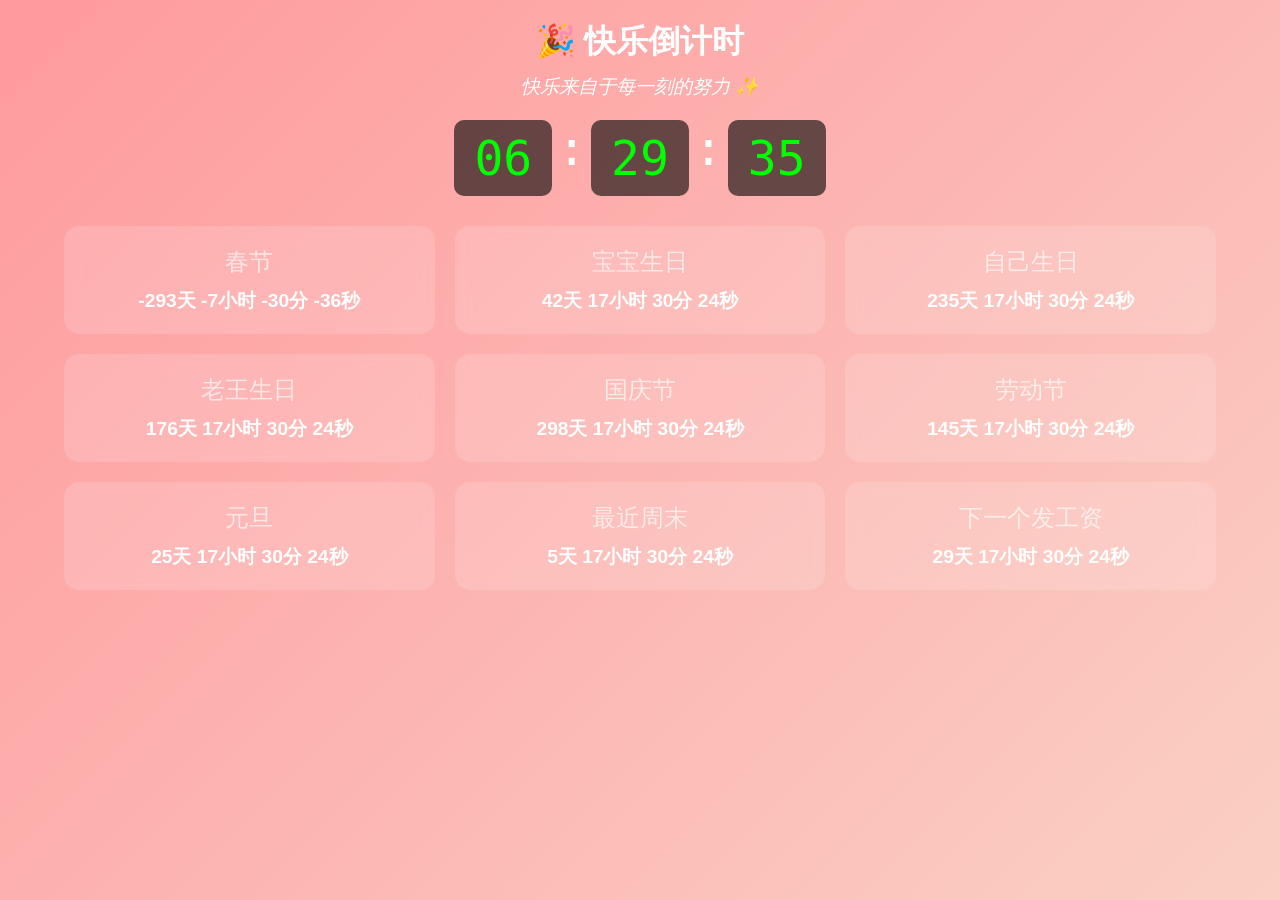
==== index.html @ 14fe62e2 "Update and rename countdown.html to index.html" ====
<!DOCTYPE html>
<html lang="zh">
<head>
<meta charset="UTF-8">
<meta name="viewport" content="width=device-width, initial-scale=1.0">
<title>快乐倒计时</title>
<style>
  /* 全局样式 */
  body {
    margin: 0;
    font-family: "Segoe UI", "Microsoft YaHei", sans-serif;
    background: linear-gradient(135deg, #ff9a9e, #fad0c4);
    min-height: 100vh;
    display: flex;
    flex-direction: column;
    align-items: center;
    color: #fff;
    overflow-x: hidden;
  }

  /* 背景图淡入动画 */
  body::after {
    content: '';
    position: fixed;
    top:0; left:0; width:100%; height:100%;
    background: url('https://images.unsplash.com/photo-1506744038136-46273834b3fb?auto=format&fit=crop&w=1950&q=80') center/cover no-repeat;
    opacity: 0.2;
    z-index: -1;
    animation: fadein 10s ease-in-out infinite alternate;
  }

  @keyframes fadein {
    0% {opacity: 0.1;}
    50% {opacity: 0.25;}
    100% {opacity: 0.1;}
  }

  h1 {
    margin: 20px 0 10px 0;
    font-size: 2rem;
    text-align: center;
  }

  .quote {
    font-size: 1.2rem;
    margin-bottom: 20px;
    text-align: center;
    font-style: italic;
  }

  /* 翻页时钟 */
  .clock {
    display: flex;
    justify-content: center;
    font-family: monospace;
    font-size: 3rem;
    margin-bottom: 30px;
  }

  .flip-card {
    background: rgba(0,0,0,0.6);
    color: #0f0;
    padding: 10px 20px;
    margin: 0 5px;
    border-radius: 10px;
    perspective: 1000px;
    position: relative;
  }

  .flip-card span {
    display: block;
    transform-style: preserve-3d;
    transition: transform 0.6s;
  }

  .flip-card.flip span {
    transform: rotateX(180deg);
  }

  /* 瀑布流卡片布局 */
  .container {
    display: grid;
    grid-template-columns: repeat(auto-fit, minmax(280px, 1fr));
    gap: 20px;
    width: 90%;
    max-width: 1200px;
    margin-bottom: 50px;
  }

  .card {
    background: rgba(255,255,255,0.15);
    backdrop-filter: blur(8px);
    padding: 20px;
    border-radius: 15px;
    text-align: center;
    transition: transform 0.3s;
  }

  .card:hover {
    transform: translateY(-5px) scale(1.03);
  }

  .card-title {
    font-size: 1.5rem;
    margin-bottom: 10px;
    color: #fffa;
  }

  .card-countdown {
    font-size: 1.2rem;
    font-weight: bold;
  }

  @media (max-width: 600px) {
    .clock { font-size: 2rem; }
    .card-title { font-size: 1.2rem; }
    .card-countdown { font-size: 1rem; }
  }

</style>
</head>
<body>

<h1>🎉 快乐倒计时</h1>
<div class="quote" id="quote"></div>

<div class="clock">
  <div class="flip-card"><span id="hour">00</span></div>:
  <div class="flip-card"><span id="minute">00</span></div>:
  <div class="flip-card"><span id="second">00</span></div>
</div>

<div class="container">
  <div class="card"><div class="card-title">春节</div><div class="card-countdown" id="newyear"></div></div>
  <div class="card"><div class="card-title">宝宝生日</div><div class="card-countdown" id="baby"></div></div>
  <div class="card"><div class="card-title">自己生日</div><div class="card-countdown" id="me"></div></div>
  <div class="card"><div class="card-title">老王生日</div><div class="card-countdown" id="laowang"></div></div>
  <div class="card"><div class="card-title">国庆节</div><div class="card-countdown" id="guoqing"></div></div>
  <div class="card"><div class="card-title">劳动节</div><div class="card-countdown" id="labour"></div></div>
  <div class="card"><div class="card-title">元旦</div><div class="card-countdown" id="yuandan"></div></div>
  <div class="card"><div class="card-title">最近周末</div><div class="card-countdown" id="weekend"></div></div>
  <div class="card"><div class="card-title">下一个发工资</div><div class="card-countdown" id="salary"></div></div>
</div>

<script>
  // 随机励志句子
  const quotes = [
    "每天都是新的开始 🌞",
    "相信自己，你可以的 💪",
    "快乐来自于每一刻的努力 ✨",
    "小步前进，也能走很远 🚀",
    "用微笑面对每一天 😄"
  ];
  document.getElementById("quote").innerText = quotes[Math.floor(Math.random()*quotes.length)];

  // 翻页时钟
  function updateClock() {
    const now = new Date();
    const h = String(now.getHours()).padStart(2,'0');
    const m = String(now.getMinutes()).padStart(2,'0');
    const s = String(now.getSeconds()).padStart(2,'0');
    const hour = document.getElementById("hour");
    const minute = document.getElementById("minute");
    const second = document.getElementById("second");
    hour.innerText = h;
    minute.innerText = m;
    second.innerText = s;
  }

  setInterval(updateClock, 1000);
  updateClock();

  // 倒计时函数
  function formatCountdown(ms) {
    let d = Math.floor(ms / (1000 * 60 * 60 * 24));
    let h = Math.floor(ms / (1000 * 60 * 60)) % 24;
    let m = Math.floor(ms / (1000 * 60)) % 60;
    let s = Math.floor(ms / 1000) % 60;
    return `${d}天 ${h}小时 ${m}分 ${s}秒`;
  }

  function nextDate(month, day) {
    let now = new Date();
    let year = now.getFullYear();
    let date = new Date(year, month-1, day);
    if (date < now) date = new Date(year+1, month-1, day);
    return date;
  }

  function nextWeekend() {
    let now = new Date();
    let day = now.getDay();
    let diff = (6 - day + 7) % 7; 
    if(diff===0) diff=7;
    return new Date(now.getFullYear(), now.getMonth(), now.getDate()+diff);
  }

  function nextSalary() {
    let now = new Date();
    let day = 5;
    let target = new Date(now.getFullYear(), now.getMonth(), day);
    if(target < now) target = new Date(now.getFullYear(), now.getMonth()+1, day);
    return target;
  }

  function getSpringFestival() {
    const table = {2025:"2025-01-29",2026:"2026-02-17",2027:"2027-02-06"};
    let year = new Date().getFullYear();
    return new Date(table[year]);
  }

  function updateCountdowns() {
    let now = new Date();
    document.getElementById("newyear").innerText = formatCountdown(getSpringFestival()-now);
    document.getElementById("baby").innerText = formatCountdown(nextDate(1,18)-now);
    document.getElementById("me").innerText = formatCountdown(nextDate(7,30)-now);
    document.getElementById("laowang").innerText = formatCountdown(nextDate(6,1)-now);
    document.getElementById("guoqing").innerText = formatCountdown(nextDate(10,1)-now);
    document.getElementById("labour").innerText = formatCountdown(nextDate(5,1)-now);
    document.getElementById("yuandan").innerText = formatCountdown(nextDate(1,1)-now);
    document.getElementById("weekend").innerText = formatCountdown(nextWeekend()-now);
    document.getElementById("salary").innerText = formatCountdown(nextSalary()-now);
  }

  setInterval(updateCountdowns, 1000);
  updateCountdowns();
</script>

</body>
</html>
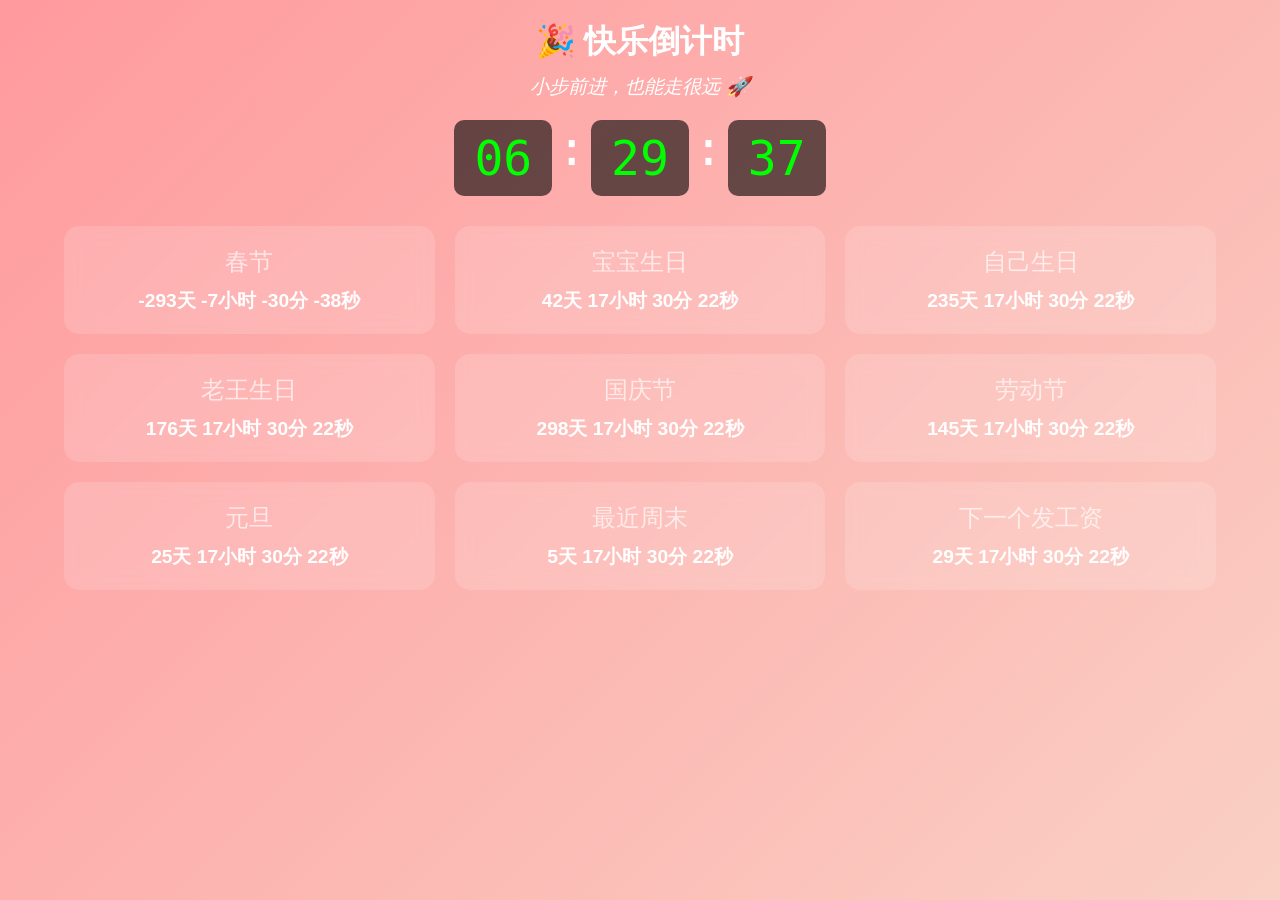
==== commit 18ae5369: "Update index.html" ====
--- a/index.html
+++ b/index.html
@@ -3,6 +3,7 @@
 <head>
 <meta charset="UTF-8">
 <meta name="viewport" content="width=device-width, initial-scale=1.0">
+
 <title>快乐倒计时</title>
 <style>
   /* 全局样式 */
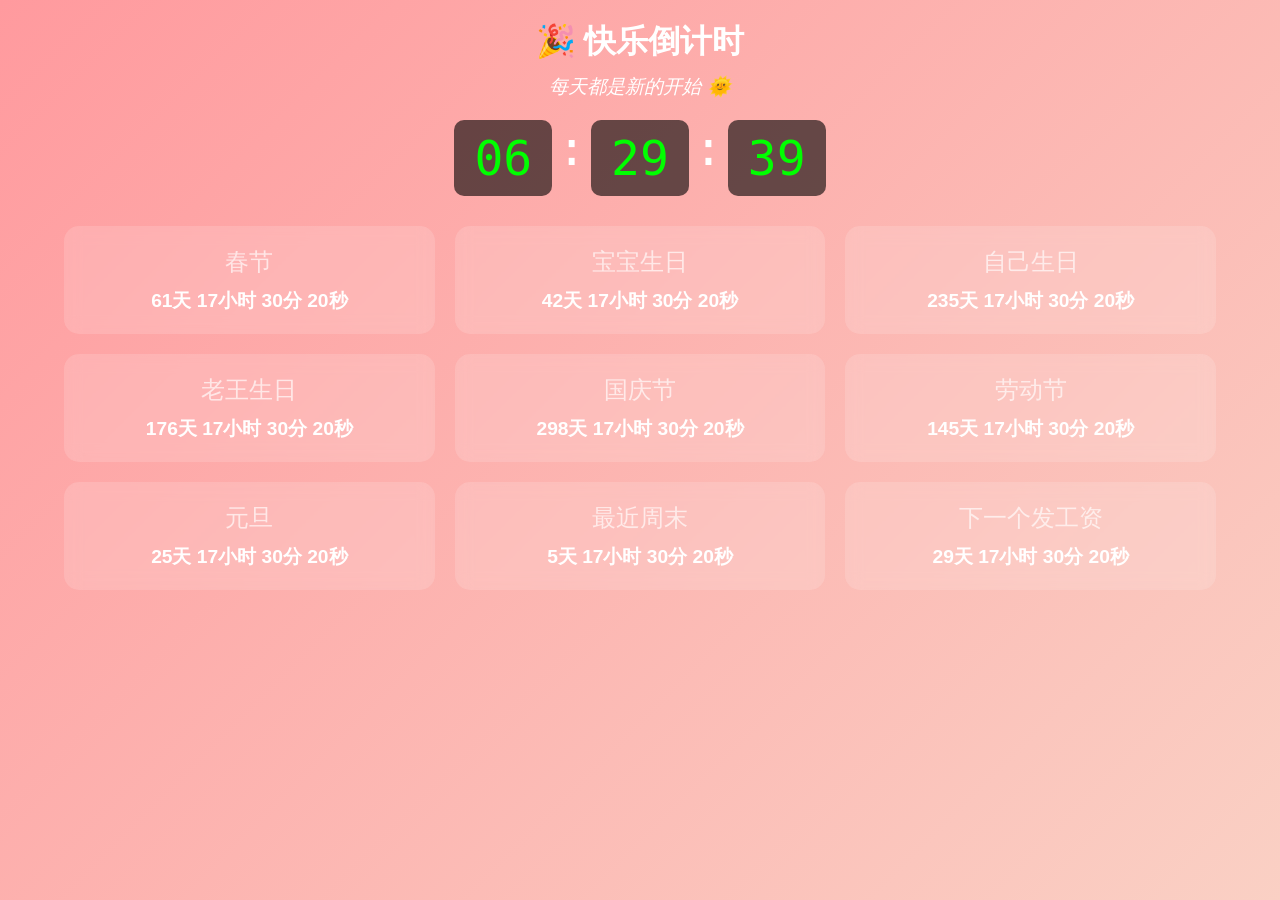
==== commit fbe48046: "Update index.html" ====
--- a/index.html
+++ b/index.html
@@ -210,18 +210,47 @@
     return new Date(table[year]);
   }
 
-  function updateCountdowns() {
-    let now = new Date();
-    document.getElementById("newyear").innerText = formatCountdown(getSpringFestival()-now);
-    document.getElementById("baby").innerText = formatCountdown(nextDate(1,18)-now);
-    document.getElementById("me").innerText = formatCountdown(nextDate(7,30)-now);
-    document.getElementById("laowang").innerText = formatCountdown(nextDate(6,1)-now);
-    document.getElementById("guoqing").innerText = formatCountdown(nextDate(10,1)-now);
-    document.getElementById("labour").innerText = formatCountdown(nextDate(5,1)-now);
-    document.getElementById("yuandan").innerText = formatCountdown(nextDate(1,1)-now);
-    document.getElementById("weekend").innerText = formatCountdown(nextWeekend()-now);
-    document.getElementById("salary").innerText = formatCountdown(nextSalary()-now);
-  }
+function nextDateFuture(month, day) {
+    let now = new Date();
+    let year = now.getFullYear();
+    let date = new Date(year, month-1, day);
+    if (date <= now) date = new Date(year+1, month-1, day);
+    return date;
+}
+  
+// 倒计时更新函数
+function updateCountdowns() {
+    let now = new Date();
+
+    document.getElementById("newyear").innerText = formatCountdown(getNextSpringFestival() - now);
+    document.getElementById("baby").innerText = formatCountdown(nextDateFuture(1,18) - now);
+    document.getElementById("me").innerText = formatCountdown(nextDateFuture(7,30) - now);
+    document.getElementById("laowang").innerText = formatCountdown(nextDateFuture(6,1) - now);
+    document.getElementById("guoqing").innerText = formatCountdown(nextDateFuture(10,1) - now);
+    document.getElementById("labour").innerText = formatCountdown(nextDateFuture(5,1) - now);
+    document.getElementById("yuandan").innerText = formatCountdown(nextDateFuture(1,1) - now);
+    document.getElementById("weekend").innerText = formatCountdown(nextWeekend() - now);
+    document.getElementById("salary").innerText = formatCountdown(nextSalary() - now);
+}
+
+
+// 春节（使用春节表，确保未来日期）
+function getNextSpringFestival() {
+    const table = {
+        2025:"2025-01-29",
+        2026:"2026-02-17",
+        2027:"2027-02-06",
+        2028:"2028-01-26",
+        2029:"2029-02-13"
+    };
+    let now = new Date();
+    let year = now.getFullYear();
+    let date = new Date(table[year]);
+    if(date <= now){
+        date = new Date(table[year+1]);
+    }
+    return date;
+}
 
   setInterval(updateCountdowns, 1000);
   updateCountdowns();
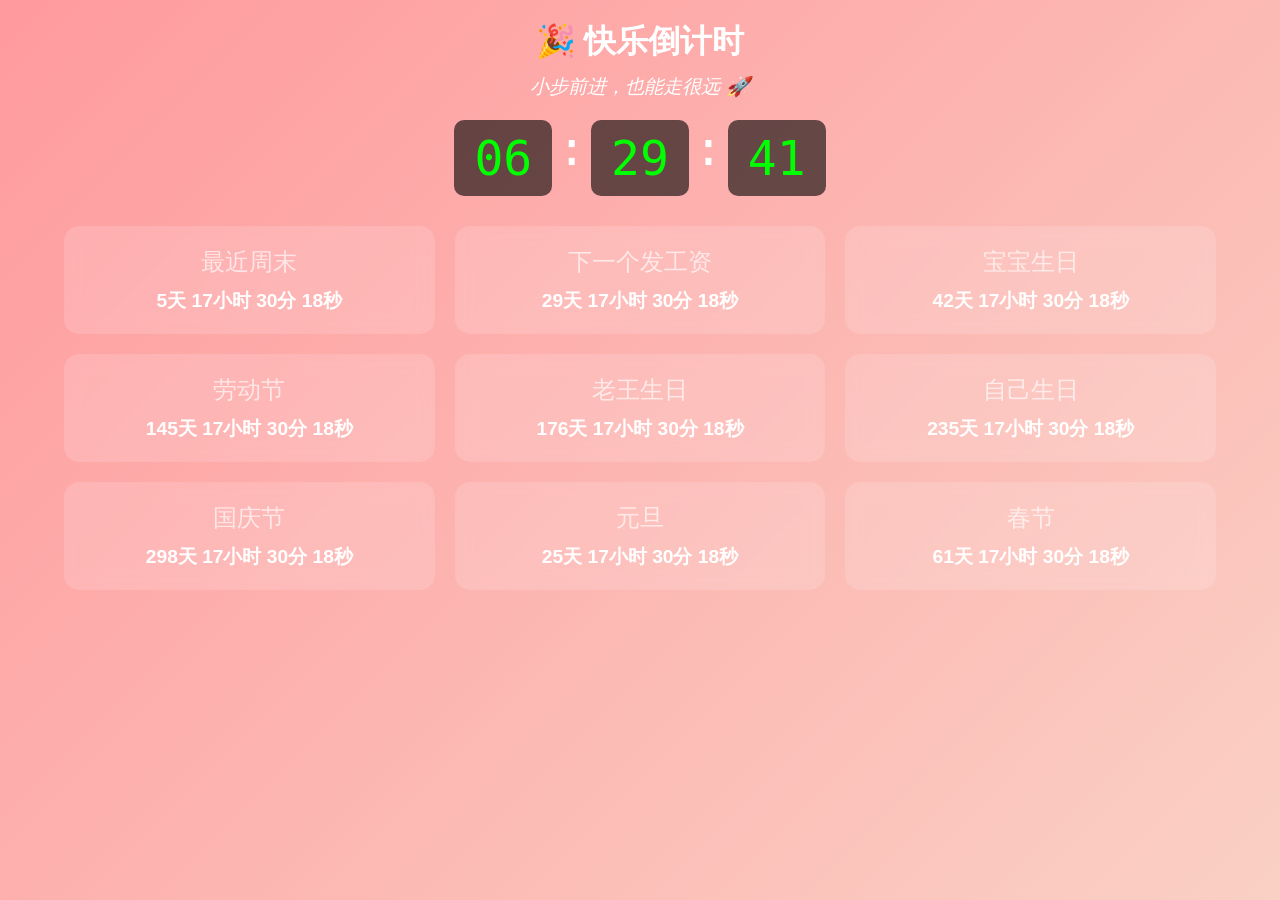
==== commit f1731f81: "Update index.html" ====
--- a/index.html
+++ b/index.html
@@ -132,15 +132,15 @@
 </div>
 
 <div class="container">
-  <div class="card"><div class="card-title">春节</div><div class="card-countdown" id="newyear"></div></div>
-  <div class="card"><div class="card-title">宝宝生日</div><div class="card-countdown" id="baby"></div></div>
-  <div class="card"><div class="card-title">自己生日</div><div class="card-countdown" id="me"></div></div>
-  <div class="card"><div class="card-title">老王生日</div><div class="card-countdown" id="laowang"></div></div>
-  <div class="card"><div class="card-title">国庆节</div><div class="card-countdown" id="guoqing"></div></div>
-  <div class="card"><div class="card-title">劳动节</div><div class="card-countdown" id="labour"></div></div>
-  <div class="card"><div class="card-title">元旦</div><div class="card-countdown" id="yuandan"></div></div>
   <div class="card"><div class="card-title">最近周末</div><div class="card-countdown" id="weekend"></div></div>
   <div class="card"><div class="card-title">下一个发工资</div><div class="card-countdown" id="salary"></div></div>
+  <div class="card"><div class="card-title">宝宝生日</div><div class="card-countdown" id="baby"></div></div>
+  <div class="card"><div class="card-title">劳动节</div><div class="card-countdown" id="labour"></div></div>
+  <div class="card"><div class="card-title">老王生日</div><div class="card-countdown" id="laowang"></div></div>
+  <div class="card"><div class="card-title">自己生日</div><div class="card-countdown" id="me"></div></div>
+  <div class="card"><div class="card-title">国庆节</div><div class="card-countdown" id="guoqing"></div></div>
+  <div class="card"><div class="card-title">元旦</div><div class="card-countdown" id="yuandan"></div></div>
+  <div class="card"><div class="card-title">春节</div><div class="card-countdown" id="newyear"></div></div>
 </div>
 
 <script>
@@ -207,7 +207,7 @@
   function getSpringFestival() {
     const table = {2025:"2025-01-29",2026:"2026-02-17",2027:"2027-02-06"};
     let year = new Date().getFullYear();
-    return new Date(table[year]);
+    return new Date(table[year+1]);
   }
 
 function nextDateFuture(month, day) {
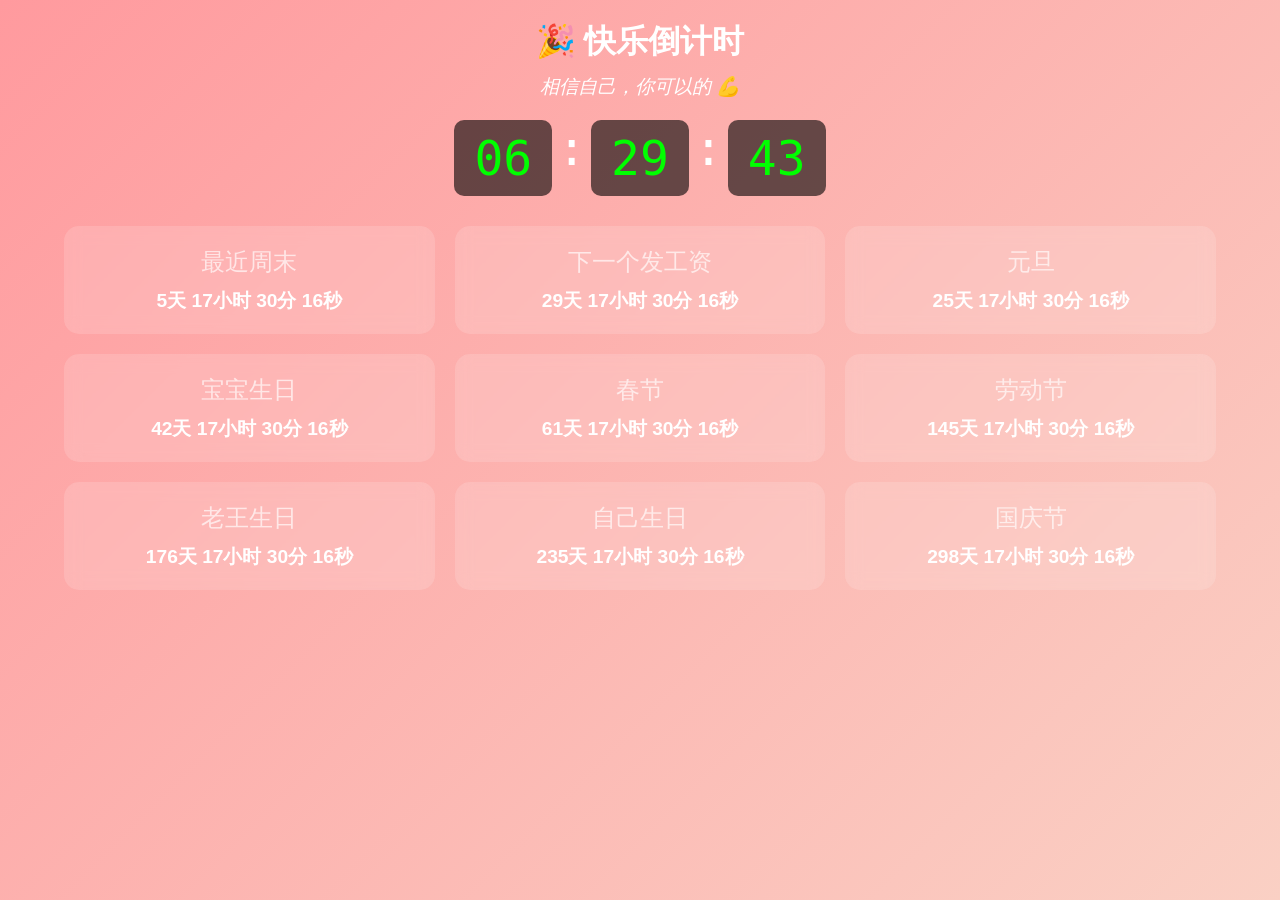
==== commit cda36301: "Update index.html" ====
--- a/index.html
+++ b/index.html
@@ -134,13 +134,14 @@
 <div class="container">
   <div class="card"><div class="card-title">最近周末</div><div class="card-countdown" id="weekend"></div></div>
   <div class="card"><div class="card-title">下一个发工资</div><div class="card-countdown" id="salary"></div></div>
+  <div class="card"><div class="card-title">元旦</div><div class="card-countdown" id="yuandan"></div></div>
   <div class="card"><div class="card-title">宝宝生日</div><div class="card-countdown" id="baby"></div></div>
+  <div class="card"><div class="card-title">春节</div><div class="card-countdown" id="newyear"></div></div>
   <div class="card"><div class="card-title">劳动节</div><div class="card-countdown" id="labour"></div></div>
   <div class="card"><div class="card-title">老王生日</div><div class="card-countdown" id="laowang"></div></div>
   <div class="card"><div class="card-title">自己生日</div><div class="card-countdown" id="me"></div></div>
   <div class="card"><div class="card-title">国庆节</div><div class="card-countdown" id="guoqing"></div></div>
-  <div class="card"><div class="card-title">元旦</div><div class="card-countdown" id="yuandan"></div></div>
-  <div class="card"><div class="card-title">春节</div><div class="card-countdown" id="newyear"></div></div>
+
 </div>
 
 <script>
@@ -221,16 +222,15 @@
 // 倒计时更新函数
 function updateCountdowns() {
     let now = new Date();
-
-    document.getElementById("newyear").innerText = formatCountdown(getNextSpringFestival() - now);
+    document.getElementById("weekend").innerText = formatCountdown(nextWeekend() - now);
+    document.getElementById("salary").innerText = formatCountdown(nextSalary() - now);
+    document.getElementById("yuandan").innerText = formatCountdown(nextDateFuture(1,1) - now);
     document.getElementById("baby").innerText = formatCountdown(nextDateFuture(1,18) - now);
     document.getElementById("me").innerText = formatCountdown(nextDateFuture(7,30) - now);
     document.getElementById("laowang").innerText = formatCountdown(nextDateFuture(6,1) - now);
     document.getElementById("guoqing").innerText = formatCountdown(nextDateFuture(10,1) - now);
     document.getElementById("labour").innerText = formatCountdown(nextDateFuture(5,1) - now);
-    document.getElementById("yuandan").innerText = formatCountdown(nextDateFuture(1,1) - now);
-    document.getElementById("weekend").innerText = formatCountdown(nextWeekend() - now);
-    document.getElementById("salary").innerText = formatCountdown(nextSalary() - now);
+    document.getElementById("newyear").innerText = formatCountdown(getNextSpringFestival() - now);
 }
 
 
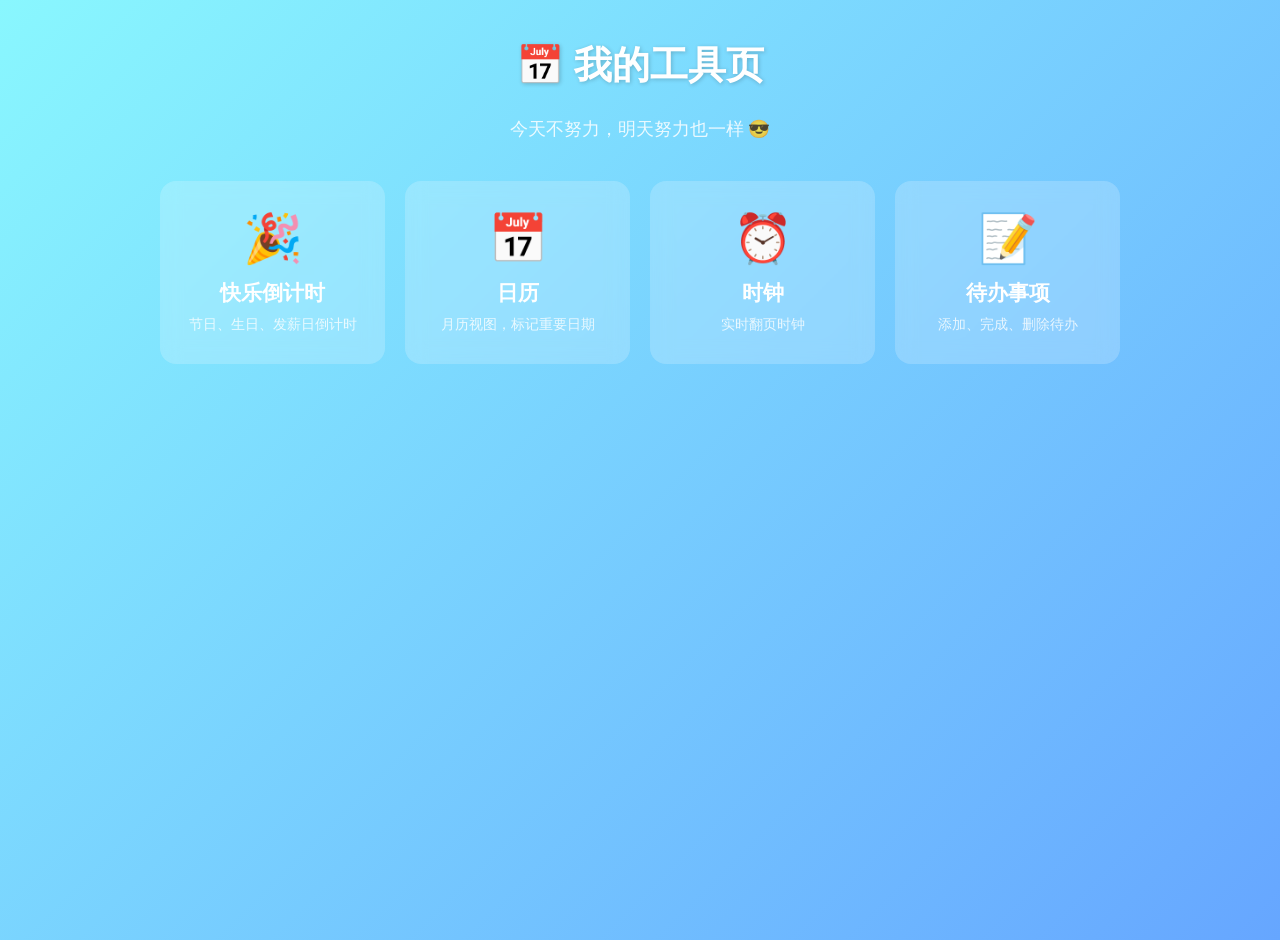
==== commit 1d630978: "refactor: restructure Calendar project - index.html: new homepage with nav grid to all 4 tools - cou" ====
--- a/index.html
+++ b/index.html
@@ -3,257 +3,105 @@
 <head>
 <meta charset="UTF-8">
 <meta name="viewport" content="width=device-width, initial-scale=1.0">
-
-<title>快乐倒计时</title>
+<title>我的工具页</title>
+<link rel="stylesheet" href="css/common.css">
 <style>
-  /* 全局样式 */
   body {
-    margin: 0;
-    font-family: "Segoe UI", "Microsoft YaHei", sans-serif;
-    background: linear-gradient(135deg, #ff9a9e, #fad0c4);
-    min-height: 100vh;
-    display: flex;
-    flex-direction: column;
-    align-items: center;
-    color: #fff;
-    overflow-x: hidden;
+    background: linear-gradient(135deg, #89f7fe, #66a6ff);
   }
 
-  /* 背景图淡入动画 */
-  body::after {
-    content: '';
-    position: fixed;
-    top:0; left:0; width:100%; height:100%;
-    background: url('https://images.unsplash.com/photo-1506744038136-46273834b3fb?auto=format&fit=crop&w=1950&q=80') center/cover no-repeat;
-    opacity: 0.2;
-    z-index: -1;
-    animation: fadein 10s ease-in-out infinite alternate;
-  }
-
-  @keyframes fadein {
-    0% {opacity: 0.1;}
-    50% {opacity: 0.25;}
-    100% {opacity: 0.1;}
-  }
-
-  h1 {
-    margin: 20px 0 10px 0;
-    font-size: 2rem;
+  .hero {
+    margin-top: 40px;
     text-align: center;
   }
 
-  .quote {
-    font-size: 1.2rem;
-    margin-bottom: 20px;
-    text-align: center;
-    font-style: italic;
+  .hero h1 {
+    font-size: 2.4rem;
+    color: #fff;
+    text-shadow: 1px 1px 4px rgba(0,0,0,0.2);
   }
 
-  /* 翻页时钟 */
-  .clock {
-    display: flex;
-    justify-content: center;
-    font-family: monospace;
-    font-size: 3rem;
-    margin-bottom: 30px;
+  .hero p {
+    color: rgba(255,255,255,0.85);
+    font-size: 1.1rem;
+    margin-top: 8px;
   }
 
-  .flip-card {
-    background: rgba(0,0,0,0.6);
-    color: #0f0;
-    padding: 10px 20px;
-    margin: 0 5px;
-    border-radius: 10px;
-    perspective: 1000px;
-    position: relative;
+  .nav-grid {
+    display: grid;
+    grid-template-columns: repeat(auto-fit, minmax(220px, 1fr));
+    gap: 20px;
+    max-width: 960px;
+    width: 90%;
+    margin: 40px auto 60px;
   }
 
-  .flip-card span {
-    display: block;
-    transform-style: preserve-3d;
-    transition: transform 0.6s;
+  .nav-card {
+    background: rgba(255,255,255,0.2);
+    backdrop-filter: blur(10px);
+    border-radius: 16px;
+    padding: 30px 20px;
+    text-align: center;
+    text-decoration: none;
+    color: #fff;
+    transition: transform 0.3s, background 0.3s;
   }
 
-  .flip-card.flip span {
-    transform: rotateX(180deg);
+  .nav-card:hover {
+    transform: translateY(-6px) scale(1.03);
+    background: rgba(255,255,255,0.35);
   }
 
-  /* 瀑布流卡片布局 */
-  .container {
-    display: grid;
-    grid-template-columns: repeat(auto-fit, minmax(280px, 1fr));
-    gap: 20px;
-    width: 90%;
-    max-width: 1200px;
-    margin-bottom: 50px;
+  .nav-card .icon {
+    font-size: 3rem;
+    margin-bottom: 12px;
   }
 
-  .card {
-    background: rgba(255,255,255,0.15);
-    backdrop-filter: blur(8px);
-    padding: 20px;
-    border-radius: 15px;
-    text-align: center;
-    transition: transform 0.3s;
+  .nav-card .label {
+    font-size: 1.3rem;
+    font-weight: 600;
   }
 
-  .card:hover {
-    transform: translateY(-5px) scale(1.03);
+  .nav-card .desc {
+    font-size: 0.9rem;
+    margin-top: 8px;
+    opacity: 0.8;
   }
-
-  .card-title {
-    font-size: 1.5rem;
-    margin-bottom: 10px;
-    color: #fffa;
-  }
-
-  .card-countdown {
-    font-size: 1.2rem;
-    font-weight: bold;
-  }
-
-  @media (max-width: 600px) {
-    .clock { font-size: 2rem; }
-    .card-title { font-size: 1.2rem; }
-    .card-countdown { font-size: 1rem; }
-  }
-
 </style>
 </head>
 <body>
 
-<h1>🎉 快乐倒计时</h1>
-<div class="quote" id="quote"></div>
-
-<div class="clock">
-  <div class="flip-card"><span id="hour">00</span></div>:
-  <div class="flip-card"><span id="minute">00</span></div>:
-  <div class="flip-card"><span id="second">00</span></div>
+<div class="hero">
+  <h1>📅 我的工具页</h1>
+  <p id="quote"></p>
 </div>
 
-<div class="container">
-  <div class="card"><div class="card-title">最近周末</div><div class="card-countdown" id="weekend"></div></div>
-  <div class="card"><div class="card-title">下一个发工资</div><div class="card-countdown" id="salary"></div></div>
-  <div class="card"><div class="card-title">元旦</div><div class="card-countdown" id="yuandan"></div></div>
-  <div class="card"><div class="card-title">宝宝生日</div><div class="card-countdown" id="baby"></div></div>
-  <div class="card"><div class="card-title">春节</div><div class="card-countdown" id="newyear"></div></div>
-  <div class="card"><div class="card-title">劳动节</div><div class="card-countdown" id="labour"></div></div>
-  <div class="card"><div class="card-title">老王生日</div><div class="card-countdown" id="laowang"></div></div>
-  <div class="card"><div class="card-title">自己生日</div><div class="card-countdown" id="me"></div></div>
-  <div class="card"><div class="card-title">国庆节</div><div class="card-countdown" id="guoqing"></div></div>
-
+<div class="nav-grid">
+  <a class="nav-card" href="countdown.html">
+    <div class="icon">🎉</div>
+    <div class="label">快乐倒计时</div>
+    <div class="desc">节日、生日、发薪日倒计时</div>
+  </a>
+  <a class="nav-card" href="calendar.html">
+    <div class="icon">📅</div>
+    <div class="label">日历</div>
+    <div class="desc">月历视图，标记重要日期</div>
+  </a>
+  <a class="nav-card" href="clock.html">
+    <div class="icon">⏰</div>
+    <div class="label">时钟</div>
+    <div class="desc">实时翻页时钟</div>
+  </a>
+  <a class="nav-card" href="todo.html">
+    <div class="icon">📝</div>
+    <div class="label">待办事项</div>
+    <div class="desc">添加、完成、删除待办</div>
+  </a>
 </div>
 
+<script src="js/quotes.js"></script>
 <script>
-  // 随机励志句子
-  const quotes = [
-    "每天都是新的开始 🌞",
-    "相信自己，你可以的 💪",
-    "快乐来自于每一刻的努力 ✨",
-    "小步前进，也能走很远 🚀",
-    "用微笑面对每一天 😄"
-  ];
-  document.getElementById("quote").innerText = quotes[Math.floor(Math.random()*quotes.length)];
-
-  // 翻页时钟
-  function updateClock() {
-    const now = new Date();
-    const h = String(now.getHours()).padStart(2,'0');
-    const m = String(now.getMinutes()).padStart(2,'0');
-    const s = String(now.getSeconds()).padStart(2,'0');
-    const hour = document.getElementById("hour");
-    const minute = document.getElementById("minute");
-    const second = document.getElementById("second");
-    hour.innerText = h;
-    minute.innerText = m;
-    second.innerText = s;
-  }
-
-  setInterval(updateClock, 1000);
-  updateClock();
-
-  // 倒计时函数
-  function formatCountdown(ms) {
-    let d = Math.floor(ms / (1000 * 60 * 60 * 24));
-    let h = Math.floor(ms / (1000 * 60 * 60)) % 24;
-    let m = Math.floor(ms / (1000 * 60)) % 60;
-    let s = Math.floor(ms / 1000) % 60;
-    return `${d}天 ${h}小时 ${m}分 ${s}秒`;
-  }
-
-  function nextDate(month, day) {
-    let now = new Date();
-    let year = now.getFullYear();
-    let date = new Date(year, month-1, day);
-    if (date < now) date = new Date(year+1, month-1, day);
-    return date;
-  }
-
-  function nextWeekend() {
-    let now = new Date();
-    let day = now.getDay();
-    let diff = (6 - day + 7) % 7; 
-    if(diff===0) diff=7;
-    return new Date(now.getFullYear(), now.getMonth(), now.getDate()+diff);
-  }
-
-  function nextSalary() {
-    let now = new Date();
-    let day = 5;
-    let target = new Date(now.getFullYear(), now.getMonth(), day);
-    if(target < now) target = new Date(now.getFullYear(), now.getMonth()+1, day);
-    return target;
-  }
-
-  function getSpringFestival() {
-    const table = {2025:"2025-01-29",2026:"2026-02-17",2027:"2027-02-06"};
-    let year = new Date().getFullYear();
-    return new Date(table[year+1]);
-  }
-
-function nextDateFuture(month, day) {
-    let now = new Date();
-    let year = now.getFullYear();
-    let date = new Date(year, month-1, day);
-    if (date <= now) date = new Date(year+1, month-1, day);
-    return date;
-}
-  
-// 倒计时更新函数
-function updateCountdowns() {
-    let now = new Date();
-    document.getElementById("weekend").innerText = formatCountdown(nextWeekend() - now);
-    document.getElementById("salary").innerText = formatCountdown(nextSalary() - now);
-    document.getElementById("yuandan").innerText = formatCountdown(nextDateFuture(1,1) - now);
-    document.getElementById("baby").innerText = formatCountdown(nextDateFuture(1,18) - now);
-    document.getElementById("me").innerText = formatCountdown(nextDateFuture(7,30) - now);
-    document.getElementById("laowang").innerText = formatCountdown(nextDateFuture(6,1) - now);
-    document.getElementById("guoqing").innerText = formatCountdown(nextDateFuture(10,1) - now);
-    document.getElementById("labour").innerText = formatCountdown(nextDateFuture(5,1) - now);
-    document.getElementById("newyear").innerText = formatCountdown(getNextSpringFestival() - now);
-}
-
-
-// 春节（使用春节表，确保未来日期）
-function getNextSpringFestival() {
-    const table = {
-        2025:"2025-01-29",
-        2026:"2026-02-17",
-        2027:"2027-02-06",
-        2028:"2028-01-26",
-        2029:"2029-02-13"
-    };
-    let now = new Date();
-    let year = now.getFullYear();
-    let date = new Date(table[year]);
-    if(date <= now){
-        date = new Date(table[year+1]);
-    }
-    return date;
-}
-
-  setInterval(updateCountdowns, 1000);
-  updateCountdowns();
+  document.getElementById("quote").innerText = getRandomQuote();
 </script>
 
 </body>
--- a/css/common.css
+++ b/css/common.css
@@ -0,0 +1,33 @@
+/* 全局共用样式 */
+* { box-sizing: border-box; }
+
+body {
+  margin: 0;
+  font-family: "Segoe UI", "Microsoft YaHei", sans-serif;
+  min-height: 100vh;
+  color: #fff;
+  overflow-x: hidden;
+}
+
+a { color: inherit; text-decoration: none; }
+
+.back-link {
+  position: fixed;
+  top: 16px;
+  left: 16px;
+  background: rgba(255,255,255,0.2);
+  backdrop-filter: blur(6px);
+  padding: 8px 16px;
+  border-radius: 8px;
+  font-size: 0.9rem;
+  z-index: 100;
+  transition: background 0.2s;
+}
+
+.back-link:hover {
+  background: rgba(255,255,255,0.4);
+}
+
+@media (max-width: 600px) {
+  h1 { font-size: 1.6rem !important; }
+}
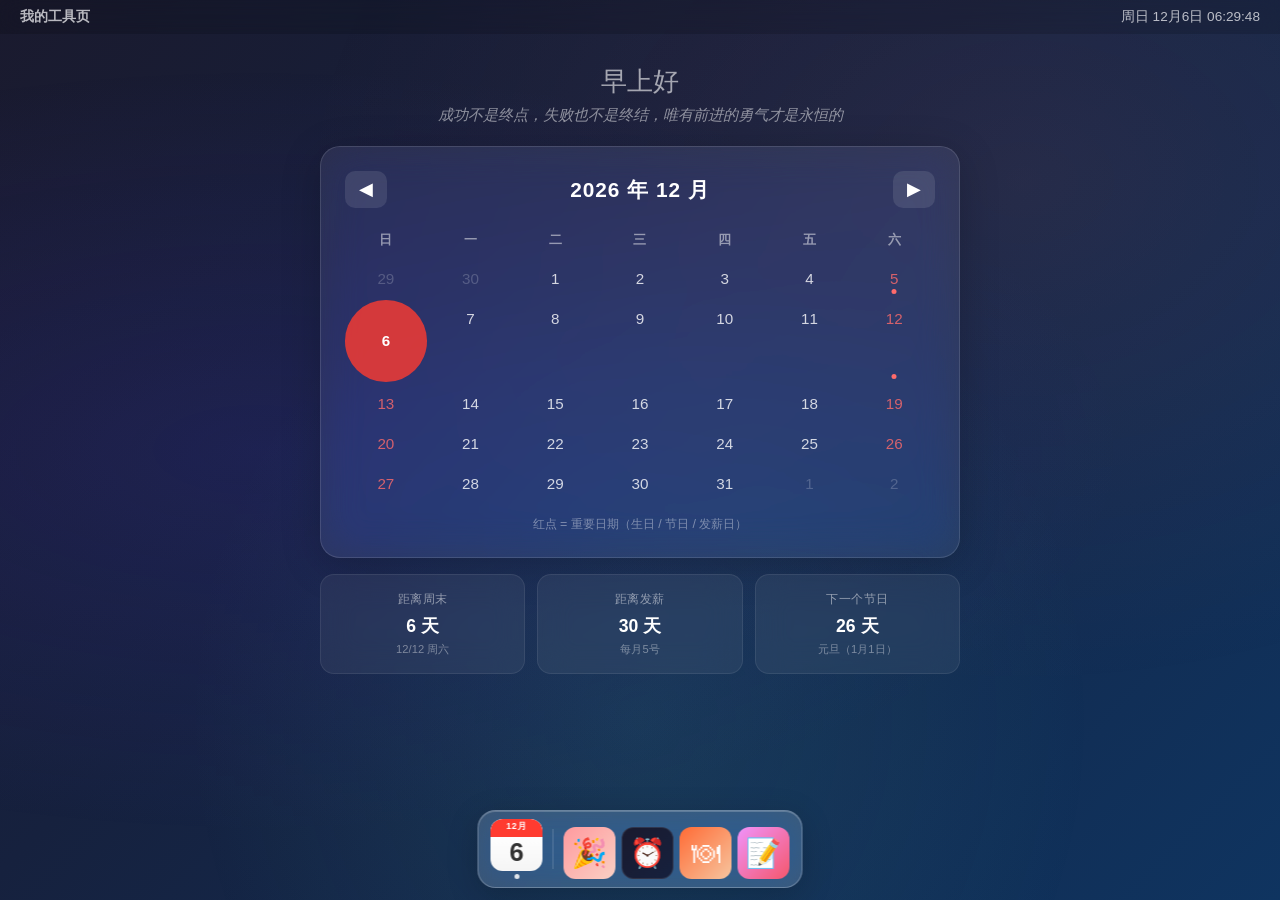
==== commit 5c24277f: "feat: macOS desktop UI, food wheel, dynamic favicon, quotes system - Redesign index.html as calendar" ====
--- a/index.html
+++ b/index.html
@@ -3,105 +3,392 @@
 <head>
 <meta charset="UTF-8">
 <meta name="viewport" content="width=device-width, initial-scale=1.0">
-<title>我的工具页</title>
+<title>日历 - 我的工具页</title>
 <link rel="stylesheet" href="css/common.css">
+<script src="js/favicon.js"></script>
 <style>
   body {
-    background: linear-gradient(135deg, #89f7fe, #66a6ff);
-  }
-
-  .hero {
-    margin-top: 40px;
-    text-align: center;
-  }
-
-  .hero h1 {
-    font-size: 2.4rem;
+    background: linear-gradient(135deg, #1a1a2e 0%, #16213e 40%, #0f3460 100%);
+    display: flex;
+    flex-direction: column;
+    align-items: center;
+  }
+
+  /* Desktop wallpaper vibe */
+  body::before {
+    content: '';
+    position: fixed;
+    top: 0; left: 0; right: 0; bottom: 0;
+    background:
+      radial-gradient(ellipse at 20% 50%, rgba(72,49,212,0.15) 0%, transparent 60%),
+      radial-gradient(ellipse at 80% 20%, rgba(255,107,107,0.08) 0%, transparent 50%),
+      radial-gradient(ellipse at 50% 80%, rgba(78,205,196,0.1) 0%, transparent 50%);
+    z-index: -1;
+  }
+
+  .top-bar {
+    width: 100%;
+    padding: 8px 20px;
+    display: flex;
+    justify-content: space-between;
+    align-items: center;
+    font-size: 0.85rem;
+    opacity: 0.7;
+    background: rgba(0,0,0,0.2);
+    backdrop-filter: blur(10px);
+  }
+
+  .top-bar-left { font-weight: 600; }
+
+  .page-title {
+    margin: 30px 0 6px;
+    font-size: 1.6rem;
+    font-weight: 300;
+    opacity: 0.6;
+    text-align: center;
+  }
+
+  .quote {
+    font-size: 0.95rem;
+    opacity: 0.5;
+    margin-bottom: 20px;
+    text-align: center;
+    font-style: italic;
+  }
+
+  /* Calendar widget */
+  .calendar-widget {
+    width: 94%;
+    max-width: 640px;
+    background: rgba(255,255,255,0.08);
+    backdrop-filter: blur(20px) saturate(150%);
+    -webkit-backdrop-filter: blur(20px) saturate(150%);
+    border: 1px solid rgba(255,255,255,0.12);
+    border-radius: 20px;
+    padding: 24px;
+    box-shadow: 0 8px 40px rgba(0,0,0,0.2);
+  }
+
+  .cal-nav {
+    display: flex;
+    align-items: center;
+    justify-content: space-between;
+    margin-bottom: 16px;
+  }
+
+  .cal-nav button {
+    background: rgba(255,255,255,0.1);
+    border: none;
     color: #fff;
-    text-shadow: 1px 1px 4px rgba(0,0,0,0.2);
-  }
-
-  .hero p {
-    color: rgba(255,255,255,0.85);
     font-size: 1.1rem;
-    margin-top: 8px;
-  }
-
-  .nav-grid {
-    display: grid;
-    grid-template-columns: repeat(auto-fit, minmax(220px, 1fr));
-    gap: 20px;
-    max-width: 960px;
-    width: 90%;
-    margin: 40px auto 60px;
-  }
-
-  .nav-card {
-    background: rgba(255,255,255,0.2);
-    backdrop-filter: blur(10px);
-    border-radius: 16px;
-    padding: 30px 20px;
-    text-align: center;
-    text-decoration: none;
-    color: #fff;
-    transition: transform 0.3s, background 0.3s;
-  }
-
-  .nav-card:hover {
-    transform: translateY(-6px) scale(1.03);
-    background: rgba(255,255,255,0.35);
-  }
-
-  .nav-card .icon {
-    font-size: 3rem;
-    margin-bottom: 12px;
-  }
-
-  .nav-card .label {
+    padding: 8px 14px;
+    border-radius: 10px;
+    cursor: pointer;
+    transition: background 0.2s;
+  }
+
+  .cal-nav button:hover { background: rgba(255,255,255,0.2); }
+
+  .month-label {
     font-size: 1.3rem;
     font-weight: 600;
-  }
-
-  .nav-card .desc {
-    font-size: 0.9rem;
-    margin-top: 8px;
-    opacity: 0.8;
+    letter-spacing: 1px;
+  }
+
+  .cal-grid {
+    display: grid;
+    grid-template-columns: repeat(7, 1fr);
+    gap: 3px;
+  }
+
+  .cal-header {
+    text-align: center;
+    font-weight: 600;
+    font-size: 0.8rem;
+    padding: 8px 0;
+    opacity: 0.5;
+    text-transform: uppercase;
+  }
+
+  .cal-day {
+    text-align: center;
+    padding: 10px 0;
+    border-radius: 12px;
+    font-size: 0.95rem;
+    position: relative;
+    transition: background 0.2s;
+    color: rgba(255,255,255,0.8);
+  }
+
+  .cal-day:not(.empty):hover {
+    background: rgba(255,255,255,0.1);
+    cursor: pointer;
+  }
+
+  .cal-day.today {
+    background: rgba(255,59,48,0.8);
+    color: #fff;
+    font-weight: 700;
+    border-radius: 50%;
+    aspect-ratio: 1;
+    display: flex;
+    align-items: center;
+    justify-content: center;
+  }
+
+  .cal-day.has-event::after {
+    content: '';
+    display: block;
+    width: 5px;
+    height: 5px;
+    background: #ff6b6b;
+    border-radius: 50%;
+    position: absolute;
+    bottom: 3px;
+    left: 50%;
+    transform: translateX(-50%);
+  }
+
+  .cal-day.today.has-event::after {
+    background: #fff;
+  }
+
+  .cal-day.other-month {
+    opacity: 0.25;
+  }
+
+  .cal-day.weekend {
+    color: rgba(255,107,107,0.8);
+  }
+
+  .cal-day.today.weekend {
+    color: #fff;
+  }
+
+  .legend {
+    margin-top: 14px;
+    font-size: 0.78rem;
+    opacity: 0.4;
+    text-align: center;
+  }
+
+  /* Today info card */
+  .today-info {
+    width: 94%;
+    max-width: 640px;
+    margin-top: 16px;
+    display: flex;
+    gap: 12px;
+  }
+
+  .info-card {
+    flex: 1;
+    background: rgba(255,255,255,0.06);
+    backdrop-filter: blur(16px);
+    border: 1px solid rgba(255,255,255,0.08);
+    border-radius: 14px;
+    padding: 16px;
+    text-align: center;
+  }
+
+  .info-card .info-label {
+    font-size: 0.75rem;
+    opacity: 0.5;
+    margin-bottom: 6px;
+    text-transform: uppercase;
+    letter-spacing: 0.5px;
+  }
+
+  .info-card .info-value {
+    font-size: 1.1rem;
+    font-weight: 600;
+  }
+
+  .info-card .info-sub {
+    font-size: 0.7rem;
+    opacity: 0.4;
+    margin-top: 4px;
+  }
+
+  @media (max-width: 600px) {
+    .calendar-widget { padding: 16px; }
+    .cal-day { padding: 8px 0; font-size: 0.85rem; }
+    .today-info { flex-direction: column; }
+    .page-title { font-size: 1.3rem; }
   }
 </style>
 </head>
 <body>
 
-<div class="hero">
-  <h1>📅 我的工具页</h1>
-  <p id="quote"></p>
+<div class="top-bar">
+  <span class="top-bar-left">我的工具页</span>
+  <span id="topBarTime"></span>
 </div>
 
-<div class="nav-grid">
-  <a class="nav-card" href="countdown.html">
-    <div class="icon">🎉</div>
-    <div class="label">快乐倒计时</div>
-    <div class="desc">节日、生日、发薪日倒计时</div>
-  </a>
-  <a class="nav-card" href="calendar.html">
-    <div class="icon">📅</div>
-    <div class="label">日历</div>
-    <div class="desc">月历视图，标记重要日期</div>
-  </a>
-  <a class="nav-card" href="clock.html">
-    <div class="icon">⏰</div>
-    <div class="label">时钟</div>
-    <div class="desc">实时翻页时钟</div>
-  </a>
-  <a class="nav-card" href="todo.html">
-    <div class="icon">📝</div>
-    <div class="label">待办事项</div>
-    <div class="desc">添加、完成、删除待办</div>
-  </a>
+<div class="page-title" id="greeting"></div>
+<div class="quote" id="quote"></div>
+
+<div class="calendar-widget">
+  <div class="cal-nav">
+    <button id="prev">&#9664;</button>
+    <div class="month-label" id="monthLabel"></div>
+    <button id="next">&#9654;</button>
+  </div>
+  <div class="cal-grid" id="calGrid"></div>
+  <div class="legend">红点 = 重要日期（生日 / 节日 / 发薪日）</div>
 </div>
 
+<div class="today-info">
+  <div class="info-card">
+    <div class="info-label">距离周末</div>
+    <div class="info-value" id="weekendCount"></div>
+    <div class="info-sub" id="weekendDate"></div>
+  </div>
+  <div class="info-card">
+    <div class="info-label">距离发薪</div>
+    <div class="info-value" id="salaryCount"></div>
+    <div class="info-sub">每月5号</div>
+  </div>
+  <div class="info-card">
+    <div class="info-label">下一个节日</div>
+    <div class="info-value" id="nextEventCount"></div>
+    <div class="info-sub" id="nextEventName"></div>
+  </div>
+</div>
+
 <script src="js/quotes.js"></script>
+<script src="js/countdown.js"></script>
+<script src="js/dock.js"></script>
 <script>
-  document.getElementById("quote").innerText = getRandomQuote();
+  // Greeting
+  const hour = new Date().getHours();
+  const greetings = hour < 6 ? '夜深了，注意休息' : hour < 12 ? '早上好' : hour < 18 ? '下午好' : '晚上好';
+  document.getElementById("greeting").textContent = greetings;
+  getRandomQuoteAsync().then(q => document.getElementById("quote").textContent = q);
+
+  // Top bar time
+  function updateTopTime() {
+    const now = new Date();
+    const weekNames = ["周日","周一","周二","周三","周四","周五","周六"];
+    document.getElementById("topBarTime").textContent =
+      `${weekNames[now.getDay()]} ${now.getMonth()+1}月${now.getDate()}日 ${now.toLocaleTimeString("zh-CN",{hour12:false})}`;
+  }
+  updateTopTime();
+  setInterval(updateTopTime, 1000);
+
+  // Calendar
+  let currentYear, currentMonth;
+
+  function getEventDays(year, month) {
+    const days = new Set();
+    if (month >= 0) days.add(5);
+    COUNTDOWN_EVENTS.forEach(evt => {
+      const d = evt.getDate();
+      if (d.getFullYear() === year && d.getMonth() === month) {
+        days.add(d.getDate());
+      }
+    });
+    return days;
+  }
+
+  function renderCalendar(year, month) {
+    currentYear = year;
+    currentMonth = month;
+
+    const grid = document.getElementById("calGrid");
+    const label = document.getElementById("monthLabel");
+    label.textContent = `${year} 年 ${month + 1} 月`;
+
+    const headers = ["日","一","二","三","四","五","六"];
+    let html = headers.map(h => `<div class="cal-header">${h}</div>`).join("");
+
+    const firstDay = new Date(year, month, 1).getDay();
+    const daysInMonth = new Date(year, month + 1, 0).getDate();
+    const prevDays = new Date(year, month, 0).getDate();
+    const today = new Date();
+    const eventDays = getEventDays(year, month);
+
+    // Previous month trailing days
+    for (let i = firstDay - 1; i >= 0; i--) {
+      html += `<div class="cal-day other-month">${prevDays - i}</div>`;
+    }
+
+    // Current month days
+    for (let d = 1; d <= daysInMonth; d++) {
+      const isToday = (year === today.getFullYear() && month === today.getMonth() && d === today.getDate());
+      const hasEvent = eventDays.has(d);
+      const dayOfWeek = new Date(year, month, d).getDay();
+      const isWeekend = dayOfWeek === 0 || dayOfWeek === 6;
+      const classes = ["cal-day"];
+      if (isToday) classes.push("today");
+      if (hasEvent) classes.push("has-event");
+      if (isWeekend) classes.push("weekend");
+      html += `<div class="${classes.join(" ")}">${d}</div>`;
+    }
+
+    // Next month leading days
+    const totalCells = firstDay + daysInMonth;
+    const remaining = (7 - totalCells % 7) % 7;
+    for (let i = 1; i <= remaining; i++) {
+      html += `<div class="cal-day other-month">${i}</div>`;
+    }
+
+    grid.innerHTML = html;
+  }
+
+  document.getElementById("prev").addEventListener("click", () => {
+    let m = currentMonth - 1, y = currentYear;
+    if (m < 0) { m = 11; y--; }
+    renderCalendar(y, m);
+  });
+
+  document.getElementById("next").addEventListener("click", () => {
+    let m = currentMonth + 1, y = currentYear;
+    if (m > 11) { m = 0; y++; }
+    renderCalendar(y, m);
+  });
+
+  const now = new Date();
+  renderCalendar(now.getFullYear(), now.getMonth());
+
+  // Info cards
+  function updateInfoCards() {
+    const now = new Date();
+
+    // Weekend
+    const weekend = nextWeekend();
+    const wDiff = Math.ceil((weekend - now) / (1000*60*60*24));
+    document.getElementById("weekendCount").textContent = wDiff <= 0 ? '今天!' : `${wDiff} 天`;
+    const weekNames = ["周日","周一","周二","周三","周四","周五","周六"];
+    document.getElementById("weekendDate").textContent =
+      `${weekend.getMonth()+1}/${weekend.getDate()} ${weekNames[weekend.getDay()]}`;
+
+    // Salary
+    const salary = nextSalary();
+    const sDiff = Math.ceil((salary - now) / (1000*60*60*24));
+    document.getElementById("salaryCount").textContent = sDiff <= 0 ? '今天!' : `${sDiff} 天`;
+
+    // Next event (skip weekend and salary)
+    let closest = null;
+    let closestName = '';
+    COUNTDOWN_EVENTS.forEach(evt => {
+      if (evt.id === 'weekend' || evt.id === 'salary') return;
+      const d = evt.getDate();
+      if (!closest || d < closest) {
+        closest = d;
+        closestName = evt.title;
+      }
+    });
+    if (closest) {
+      const eDiff = Math.ceil((closest - now) / (1000*60*60*24));
+      document.getElementById("nextEventCount").textContent = eDiff <= 0 ? '今天!' : `${eDiff} 天`;
+      document.getElementById("nextEventName").textContent = closestName;
+    }
+  }
+  updateInfoCards();
+
+  // Dock
+  renderDock('calendar');
 </script>
 
 </body>
--- a/css/common.css
+++ b/css/common.css
@@ -3,31 +3,182 @@
 
 body {
   margin: 0;
-  font-family: "Segoe UI", "Microsoft YaHei", sans-serif;
+  font-family: -apple-system, "SF Pro Display", "Helvetica Neue", "Microsoft YaHei", sans-serif;
   min-height: 100vh;
   color: #fff;
   overflow-x: hidden;
+  padding-bottom: 100px; /* space for dock */
 }
 
 a { color: inherit; text-decoration: none; }
 
-.back-link {
+/* ===== macOS Dock ===== */
+.dock-wrapper {
   position: fixed;
-  top: 16px;
-  left: 16px;
-  background: rgba(255,255,255,0.2);
-  backdrop-filter: blur(6px);
-  padding: 8px 16px;
-  border-radius: 8px;
-  font-size: 0.9rem;
-  z-index: 100;
-  transition: background 0.2s;
+  bottom: 12px;
+  left: 50%;
+  transform: translateX(-50%);
+  z-index: 1000;
 }
 
-.back-link:hover {
-  background: rgba(255,255,255,0.4);
+.dock {
+  display: flex;
+  align-items: flex-end;
+  gap: 6px;
+  padding: 8px 12px;
+  background: rgba(255,255,255,0.18);
+  backdrop-filter: blur(20px) saturate(180%);
+  -webkit-backdrop-filter: blur(20px) saturate(180%);
+  border: 1px solid rgba(255,255,255,0.25);
+  border-radius: 18px;
+  box-shadow: 0 8px 32px rgba(0,0,0,0.18), inset 0 1px 0 rgba(255,255,255,0.2);
+}
+
+.dock-item {
+  display: flex;
+  flex-direction: column;
+  align-items: center;
+  text-decoration: none;
+  color: #fff;
+  transition: transform 0.2s cubic-bezier(0.34, 1.56, 0.64, 1);
+  position: relative;
+}
+
+.dock-item:hover {
+  transform: translateY(-8px) scale(1.3);
+}
+
+.dock-item:hover ~ .dock-item:first-of-type {
+  transform: scale(1.1);
+}
+
+.dock-icon {
+  width: 52px;
+  height: 52px;
+  border-radius: 12px;
+  display: flex;
+  align-items: center;
+  justify-content: center;
+  font-size: 1.8rem;
+  transition: all 0.2s cubic-bezier(0.34, 1.56, 0.64, 1);
+  position: relative;
+}
+
+.dock-item:hover .dock-icon {
+  box-shadow: 0 4px 16px rgba(0,0,0,0.25);
+}
+
+/* Icon backgrounds mimicking macOS app icons */
+.dock-icon.icon-calendar {
+  background: linear-gradient(180deg, #fff 0%, #fff 30%, #f5f5f5 100%);
+  color: #333;
+  font-size: 0;
+  overflow: hidden;
+}
+
+.dock-icon.icon-calendar::before {
+  content: '';
+  position: absolute;
+  top: 0;
+  left: 0;
+  right: 0;
+  height: 18px;
+  background: #ff3b30;
+  border-radius: 12px 12px 0 0;
+}
+
+.dock-icon.icon-calendar::after {
+  content: attr(data-day);
+  position: absolute;
+  bottom: 4px;
+  font-size: 1.6rem;
+  font-weight: 700;
+  color: #333;
+}
+
+.dock-icon.icon-calendar .month-label {
+  position: absolute;
+  top: 2px;
+  font-size: 0.55rem;
+  font-weight: 700;
+  color: #fff;
+  text-transform: uppercase;
+  letter-spacing: 0.5px;
+  z-index: 1;
+}
+
+.dock-icon.icon-countdown {
+  background: linear-gradient(135deg, #ff9a9e, #fad0c4);
+}
+
+.dock-icon.icon-clock {
+  background: linear-gradient(135deg, #1a1a2e, #16213e);
+  border: 1px solid rgba(255,255,255,0.1);
+}
+
+.dock-icon.icon-food {
+  background: linear-gradient(135deg, #ff6b35, #f7c59f);
+}
+
+.dock-icon.icon-todo {
+  background: linear-gradient(135deg, #f093fb, #f5576c);
+}
+
+/* Tooltip on hover */
+.dock-item .dock-tooltip {
+  position: absolute;
+  top: -32px;
+  background: rgba(30,30,30,0.85);
+  backdrop-filter: blur(10px);
+  color: #fff;
+  font-size: 0.72rem;
+  padding: 4px 10px;
+  border-radius: 6px;
+  white-space: nowrap;
+  opacity: 0;
+  transform: translateY(4px);
+  transition: all 0.2s;
+  pointer-events: none;
+}
+
+.dock-item:hover .dock-tooltip {
+  opacity: 1;
+  transform: translateY(0);
+}
+
+/* Active indicator dot */
+.dock-item.active .dock-icon::after {
+  /* Override per icon if needed */
+}
+
+.dock-item.active::after {
+  content: '';
+  width: 5px;
+  height: 5px;
+  background: rgba(255,255,255,0.85);
+  border-radius: 50%;
+  margin-top: 3px;
+}
+
+/* Dock divider */
+.dock-divider {
+  width: 1px;
+  height: 40px;
+  background: rgba(255,255,255,0.2);
+  margin: 0 4px;
+  align-self: center;
+}
+
+/* Adjacent item scaling effect */
+.dock-item:has(+ .dock-item:hover),
+.dock-item:hover + .dock-item {
+  transform: translateY(-4px) scale(1.12);
 }
 
 @media (max-width: 600px) {
   h1 { font-size: 1.6rem !important; }
+  .dock-icon { width: 44px; height: 44px; }
+  .dock-icon.icon-calendar::before { height: 14px; }
+  .dock-icon.icon-calendar::after { font-size: 1.3rem; }
+  .dock { padding: 6px 10px; gap: 4px; }
 }
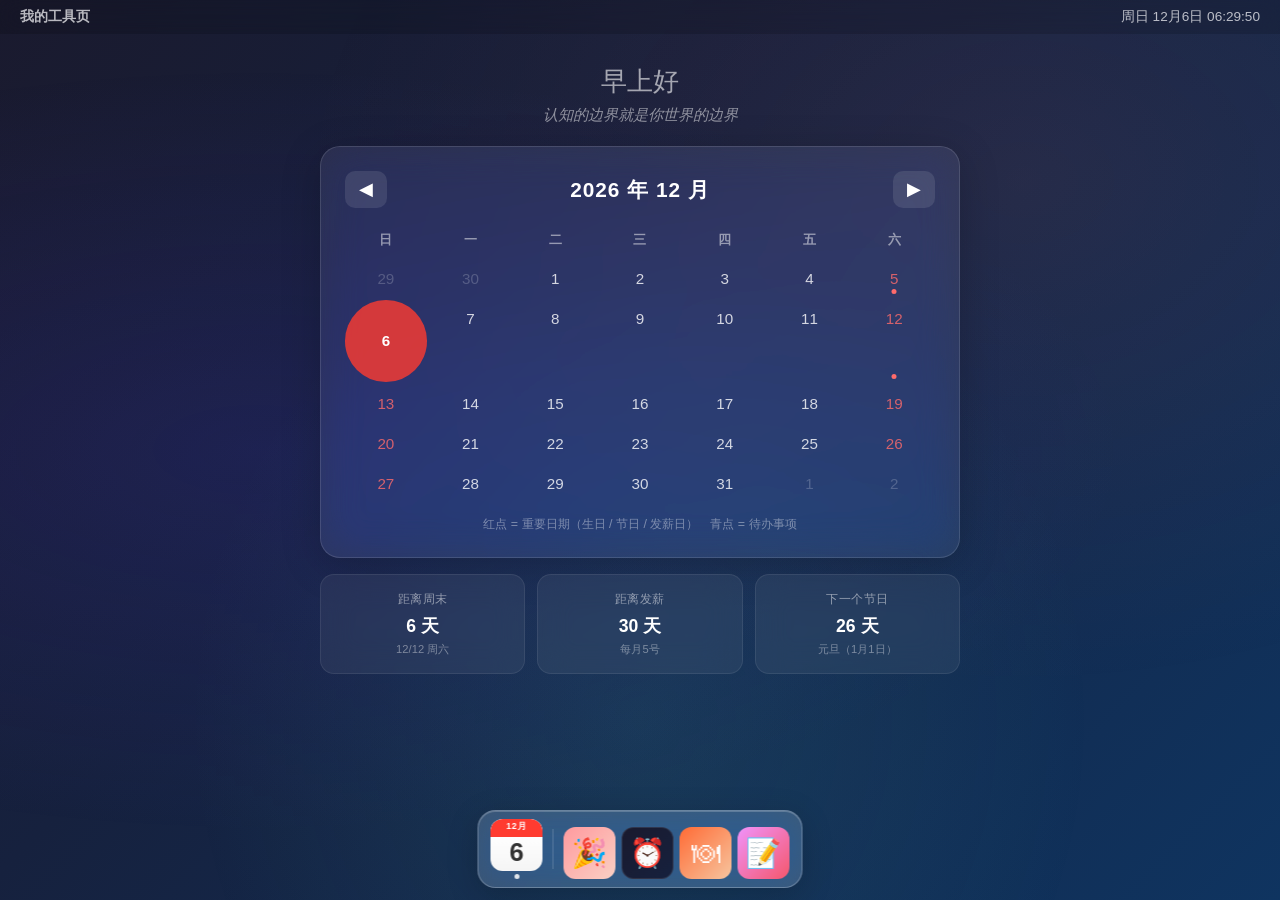
==== commit 55e30a5f: "feat: food wheel history with repeat-avoidance, dated todos with calendar dots, dark mode - food.htm" ====
--- a/index.html
+++ b/index.html
@@ -153,6 +153,30 @@
     background: #fff;
   }
 
+  .cal-day.has-todo::before {
+    content: '';
+    display: block;
+    width: 5px;
+    height: 5px;
+    background: #4ecdc4;
+    border-radius: 50%;
+    position: absolute;
+    bottom: 3px;
+    left: 50%;
+    transform: translateX(-50%);
+  }
+
+  /* Both dots on the same day: place them side by side */
+  .cal-day.has-event.has-todo::after {
+    left: calc(50% - 7px);
+    transform: none;
+  }
+
+  .cal-day.has-event.has-todo::before {
+    left: calc(50% + 2px);
+    transform: none;
+  }
+
   .cal-day.other-month {
     opacity: 0.25;
   }
@@ -235,7 +259,7 @@
     <button id="next">&#9654;</button>
   </div>
   <div class="cal-grid" id="calGrid"></div>
-  <div class="legend">红点 = 重要日期（生日 / 节日 / 发薪日）</div>
+  <div class="legend">红点 = 重要日期（生日 / 节日 / 发薪日）　青点 = 待办事项</div>
 </div>
 
 <div class="today-info">
@@ -291,6 +315,23 @@
     return days;
   }
 
+  // Days in this month that have undone todos (from todo.html's localStorage)
+  function getTodoDays(year, month) {
+    const map = new Map(); // day -> [todo texts]
+    let todos = [];
+    try { todos = JSON.parse(localStorage.getItem("calendar_todos")) || []; }
+    catch { /* ignore */ }
+    todos.forEach(t => {
+      if (t.done || !t.date) return;
+      const [y, m, d] = t.date.split("-").map(Number);
+      if (y === year && m === month + 1) {
+        if (!map.has(d)) map.set(d, []);
+        map.get(d).push(t.text);
+      }
+    });
+    return map;
+  }
+
   function renderCalendar(year, month) {
     currentYear = year;
     currentMonth = month;
@@ -307,6 +348,7 @@
     const prevDays = new Date(year, month, 0).getDate();
     const today = new Date();
     const eventDays = getEventDays(year, month);
+    const todoDays = getTodoDays(year, month);
 
     // Previous month trailing days
     for (let i = firstDay - 1; i >= 0; i--) {
@@ -323,7 +365,10 @@
       if (isToday) classes.push("today");
       if (hasEvent) classes.push("has-event");
       if (isWeekend) classes.push("weekend");
-      html += `<div class="${classes.join(" ")}">${d}</div>`;
+      const todos = todoDays.get(d);
+      if (todos) classes.push("has-todo");
+      const title = todos ? ` title="待办：${todos.join("、").replace(/"/g, "&quot;")}"` : "";
+      html += `<div class="${classes.join(" ")}"${title}>${d}</div>`;
     }
 
     // Next month leading days
